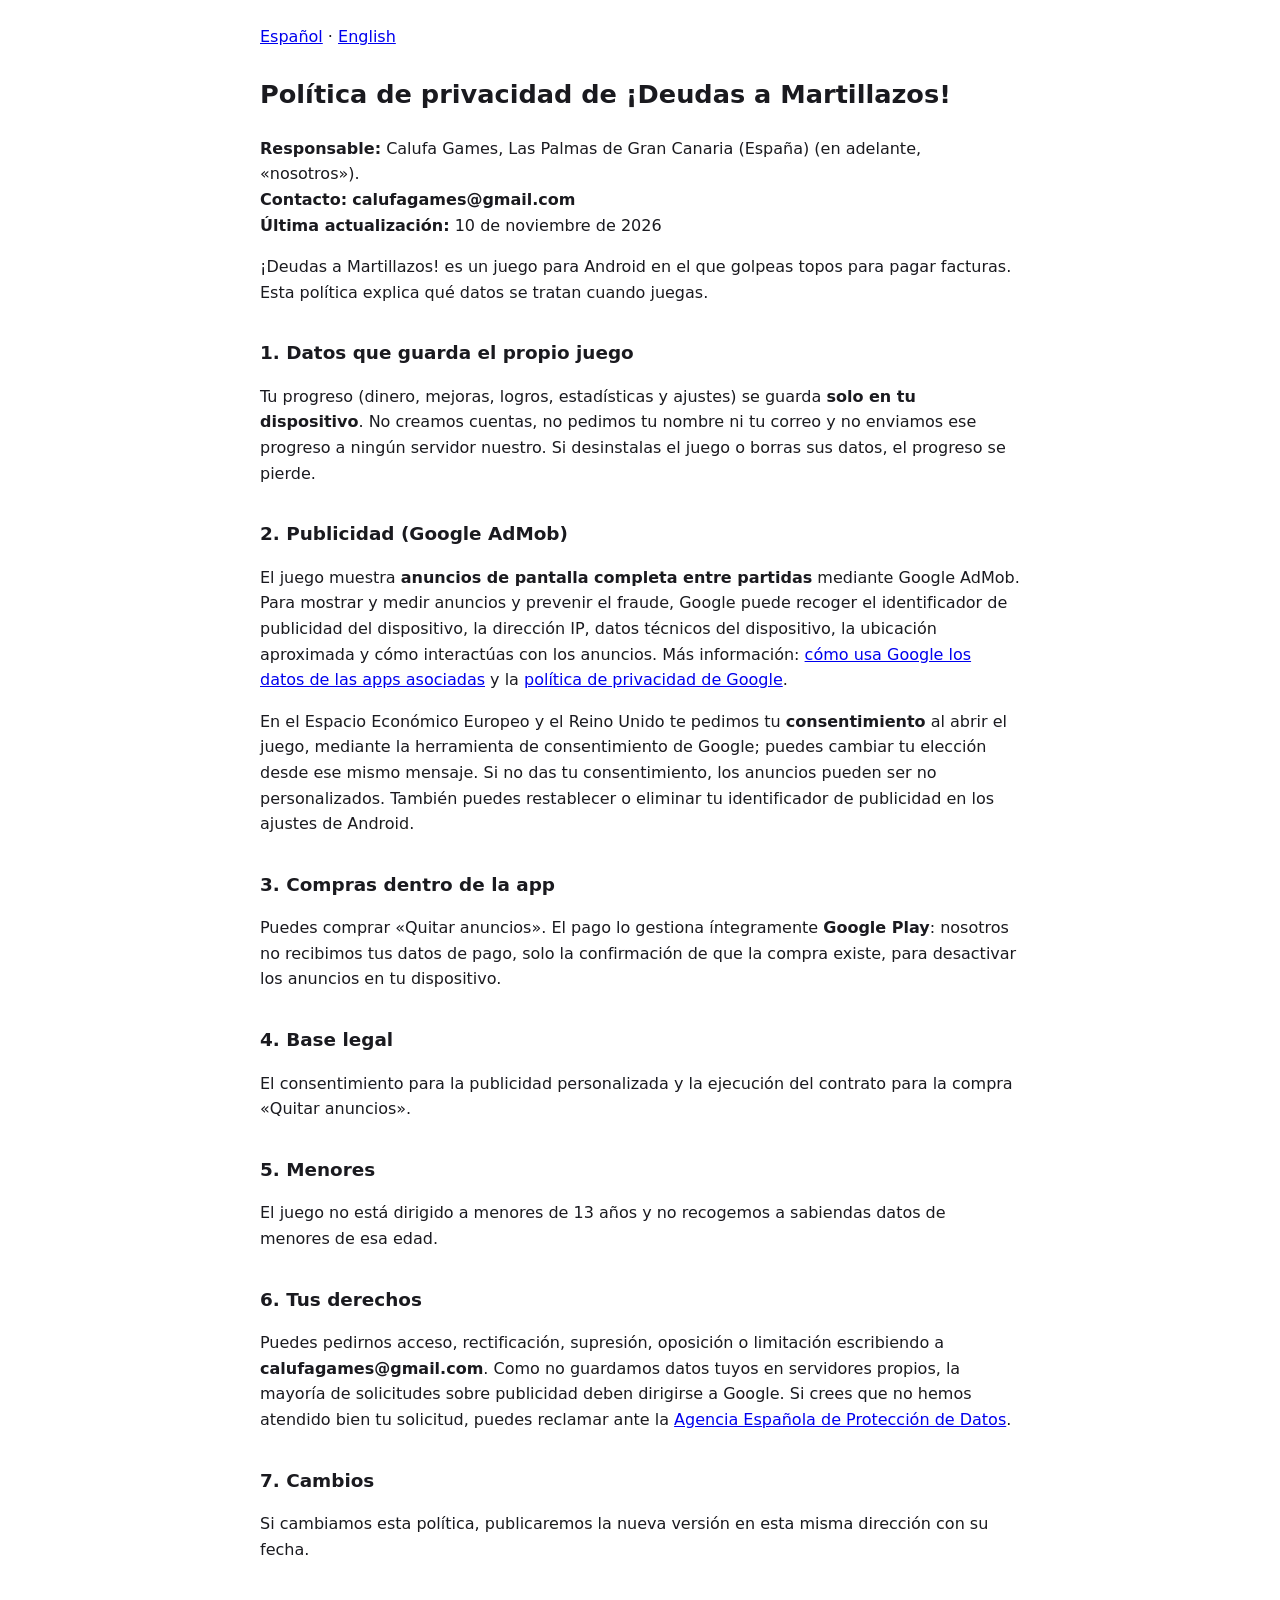
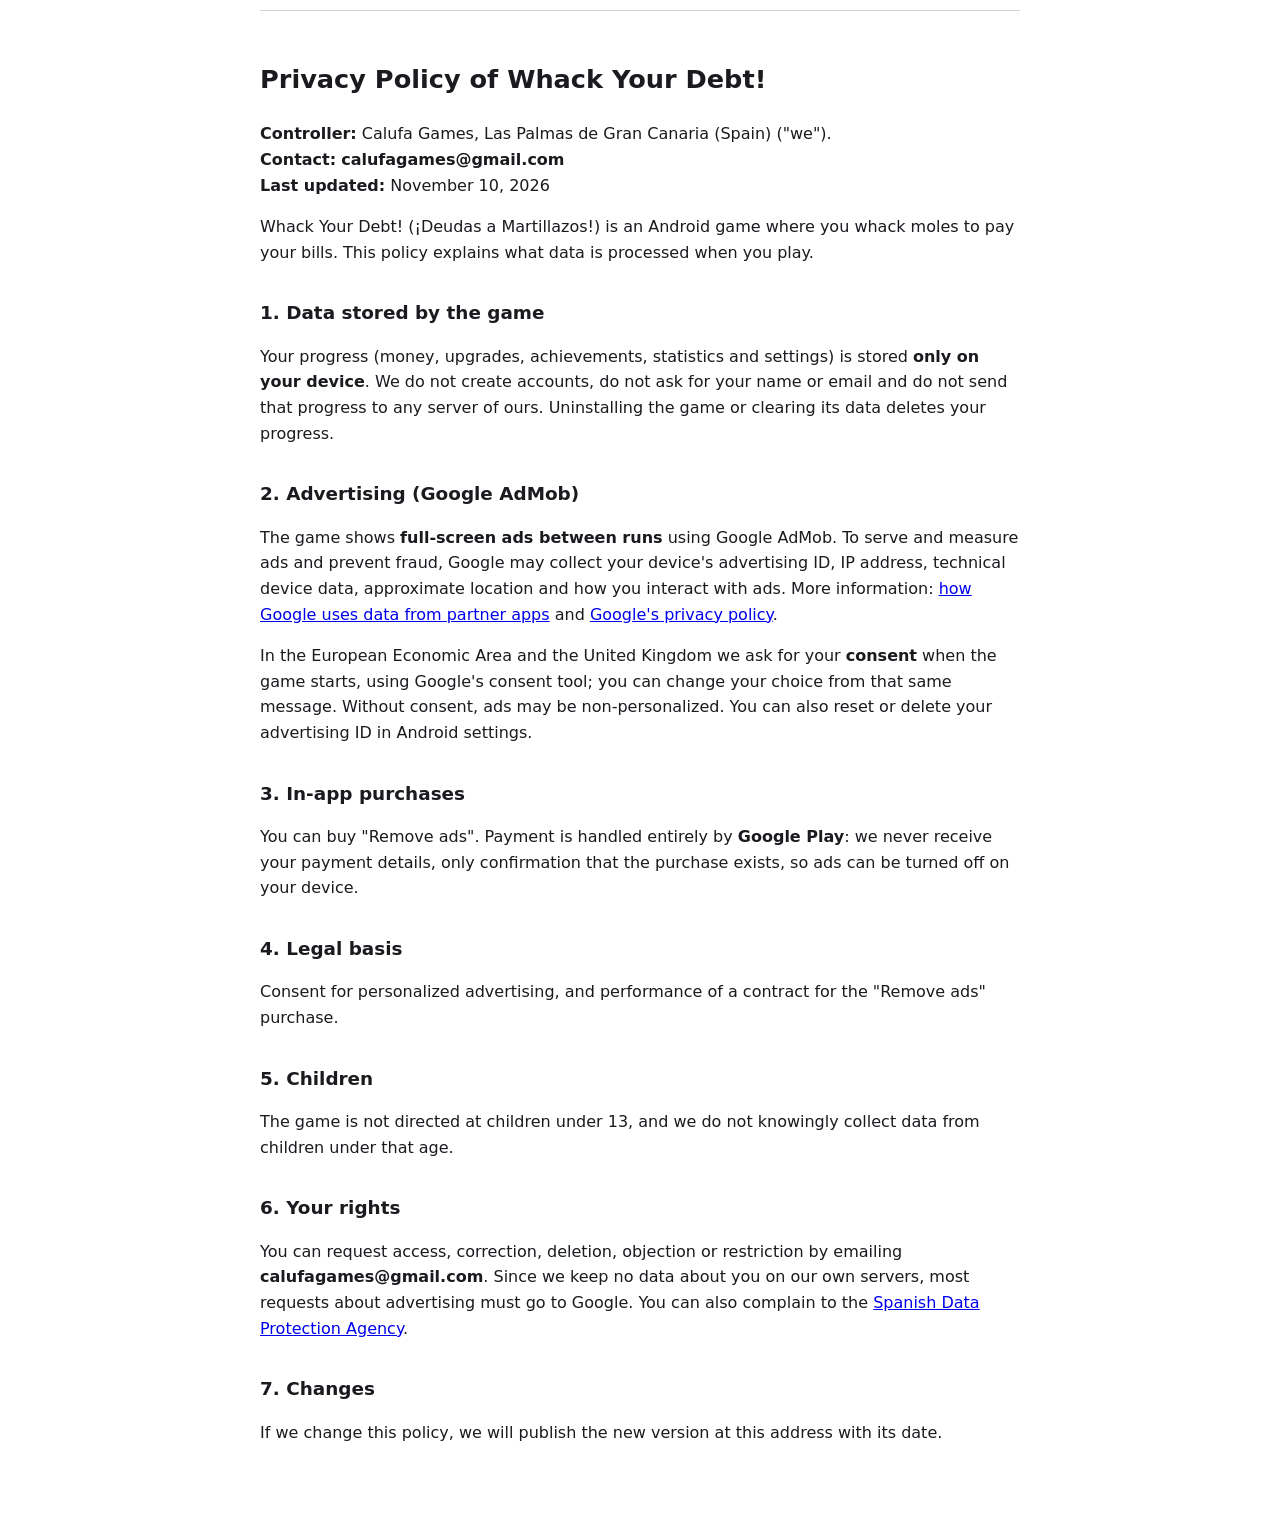
==== deudas-privacidad.html @ cf4c96eb "Políticas de privacidad de todos los juegos en la web principal Co-Authored-By: Claude Opus 5.5 <nor" ====
<!doctype html>
<html lang="es"><head><meta charset="utf-8"><meta name="viewport" content="width=device-width,initial-scale=1">
<title>Política de privacidad · ¡Deudas a Martillazos! · Calufa Games</title>
<style>
:root{color-scheme:light dark}
body{font:16px/1.6 system-ui,-apple-system,Segoe UI,Roboto,sans-serif;max-width:760px;margin:0 auto;padding:24px 16px 60px;background:#fff;color:#1a1a1f}
@media(prefers-color-scheme:dark){body{background:#0b0d14;color:#e8e9f0}a{color:#7fb1ff}}
h1{font-size:1.6rem}h2{font-size:1.15rem;margin-top:1.8em}.lang{margin:0 0 1.5em}
code{background:rgba(127,127,127,.18);padding:1px 5px;border-radius:4px}
hr{margin:3em 0;border:0;border-top:1px solid rgba(127,127,127,.35)}
</style></head><body>
<p class="lang"><a href="#es">Español</a> · <a href="#en">English</a></p>

<section id="es">
<h1>Política de privacidad de ¡Deudas a Martillazos!</h1>
<p><b>Responsable:</b> Calufa Games, Las Palmas de Gran Canaria (España) (en adelante, «nosotros»).<br>
<b>Contacto:</b> <b>calufagames@gmail.com</b><br>
<b>Última actualización:</b> 10 de noviembre de 2026</p>

<p>¡Deudas a Martillazos! es un juego para Android en el que golpeas topos para pagar facturas. Esta política explica qué datos se tratan cuando juegas.</p>

<h2>1. Datos que guarda el propio juego</h2>
<p>Tu progreso (dinero, mejoras, logros, estadísticas y ajustes) se guarda <b>solo en tu dispositivo</b>. No creamos cuentas, no pedimos tu nombre ni tu correo y no enviamos ese progreso a ningún servidor nuestro. Si desinstalas el juego o borras sus datos, el progreso se pierde.</p>

<h2>2. Publicidad (Google AdMob)</h2>
<p>El juego muestra <b>anuncios de pantalla completa entre partidas</b> mediante Google AdMob. Para mostrar y medir anuncios y prevenir el fraude, Google puede recoger el identificador de publicidad del dispositivo, la dirección IP, datos técnicos del dispositivo, la ubicación aproximada y cómo interactúas con los anuncios. Más información: <a href="https://policies.google.com/technologies/partner-sites">cómo usa Google los datos de las apps asociadas</a> y la <a href="https://policies.google.com/privacy">política de privacidad de Google</a>.</p>
<p>En el Espacio Económico Europeo y el Reino Unido te pedimos tu <b>consentimiento</b> al abrir el juego, mediante la herramienta de consentimiento de Google; puedes cambiar tu elección desde ese mismo mensaje. Si no das tu consentimiento, los anuncios pueden ser no personalizados. También puedes restablecer o eliminar tu identificador de publicidad en los ajustes de Android.</p>

<h2>3. Compras dentro de la app</h2>
<p>Puedes comprar «Quitar anuncios». El pago lo gestiona íntegramente <b>Google Play</b>: nosotros no recibimos tus datos de pago, solo la confirmación de que la compra existe, para desactivar los anuncios en tu dispositivo.</p>

<h2>4. Base legal</h2>
<p>El consentimiento para la publicidad personalizada y la ejecución del contrato para la compra «Quitar anuncios».</p>

<h2>5. Menores</h2>
<p>El juego no está dirigido a menores de 13 años y no recogemos a sabiendas datos de menores de esa edad.</p>

<h2>6. Tus derechos</h2>
<p>Puedes pedirnos acceso, rectificación, supresión, oposición o limitación escribiendo a <b>calufagames@gmail.com</b>. Como no guardamos datos tuyos en servidores propios, la mayoría de solicitudes sobre publicidad deben dirigirse a Google. Si crees que no hemos atendido bien tu solicitud, puedes reclamar ante la <a href="https://www.aepd.es">Agencia Española de Protección de Datos</a>.</p>

<h2>7. Cambios</h2>
<p>Si cambiamos esta política, publicaremos la nueva versión en esta misma dirección con su fecha.</p>
</section>

<hr>

<section id="en" lang="en">
<h1>Privacy Policy of Whack Your Debt!</h1>
<p><b>Controller:</b> Calufa Games, Las Palmas de Gran Canaria (Spain) ("we").<br>
<b>Contact:</b> <b>calufagames@gmail.com</b><br>
<b>Last updated:</b> November 10, 2026</p>

<p>Whack Your Debt! (¡Deudas a Martillazos!) is an Android game where you whack moles to pay your bills. This policy explains what data is processed when you play.</p>

<h2>1. Data stored by the game</h2>
<p>Your progress (money, upgrades, achievements, statistics and settings) is stored <b>only on your device</b>. We do not create accounts, do not ask for your name or email and do not send that progress to any server of ours. Uninstalling the game or clearing its data deletes your progress.</p>

<h2>2. Advertising (Google AdMob)</h2>
<p>The game shows <b>full-screen ads between runs</b> using Google AdMob. To serve and measure ads and prevent fraud, Google may collect your device's advertising ID, IP address, technical device data, approximate location and how you interact with ads. More information: <a href="https://policies.google.com/technologies/partner-sites">how Google uses data from partner apps</a> and <a href="https://policies.google.com/privacy">Google's privacy policy</a>.</p>
<p>In the European Economic Area and the United Kingdom we ask for your <b>consent</b> when the game starts, using Google's consent tool; you can change your choice from that same message. Without consent, ads may be non-personalized. You can also reset or delete your advertising ID in Android settings.</p>

<h2>3. In-app purchases</h2>
<p>You can buy "Remove ads". Payment is handled entirely by <b>Google Play</b>: we never receive your payment details, only confirmation that the purchase exists, so ads can be turned off on your device.</p>

<h2>4. Legal basis</h2>
<p>Consent for personalized advertising, and performance of a contract for the "Remove ads" purchase.</p>

<h2>5. Children</h2>
<p>The game is not directed at children under 13, and we do not knowingly collect data from children under that age.</p>

<h2>6. Your rights</h2>
<p>You can request access, correction, deletion, objection or restriction by emailing <b>calufagames@gmail.com</b>. Since we keep no data about you on our own servers, most requests about advertising must go to Google. You can also complain to the <a href="https://www.aepd.es">Spanish Data Protection Agency</a>.</p>

<h2>7. Changes</h2>
<p>If we change this policy, we will publish the new version at this address with its date.</p>
</section>
</body></html>
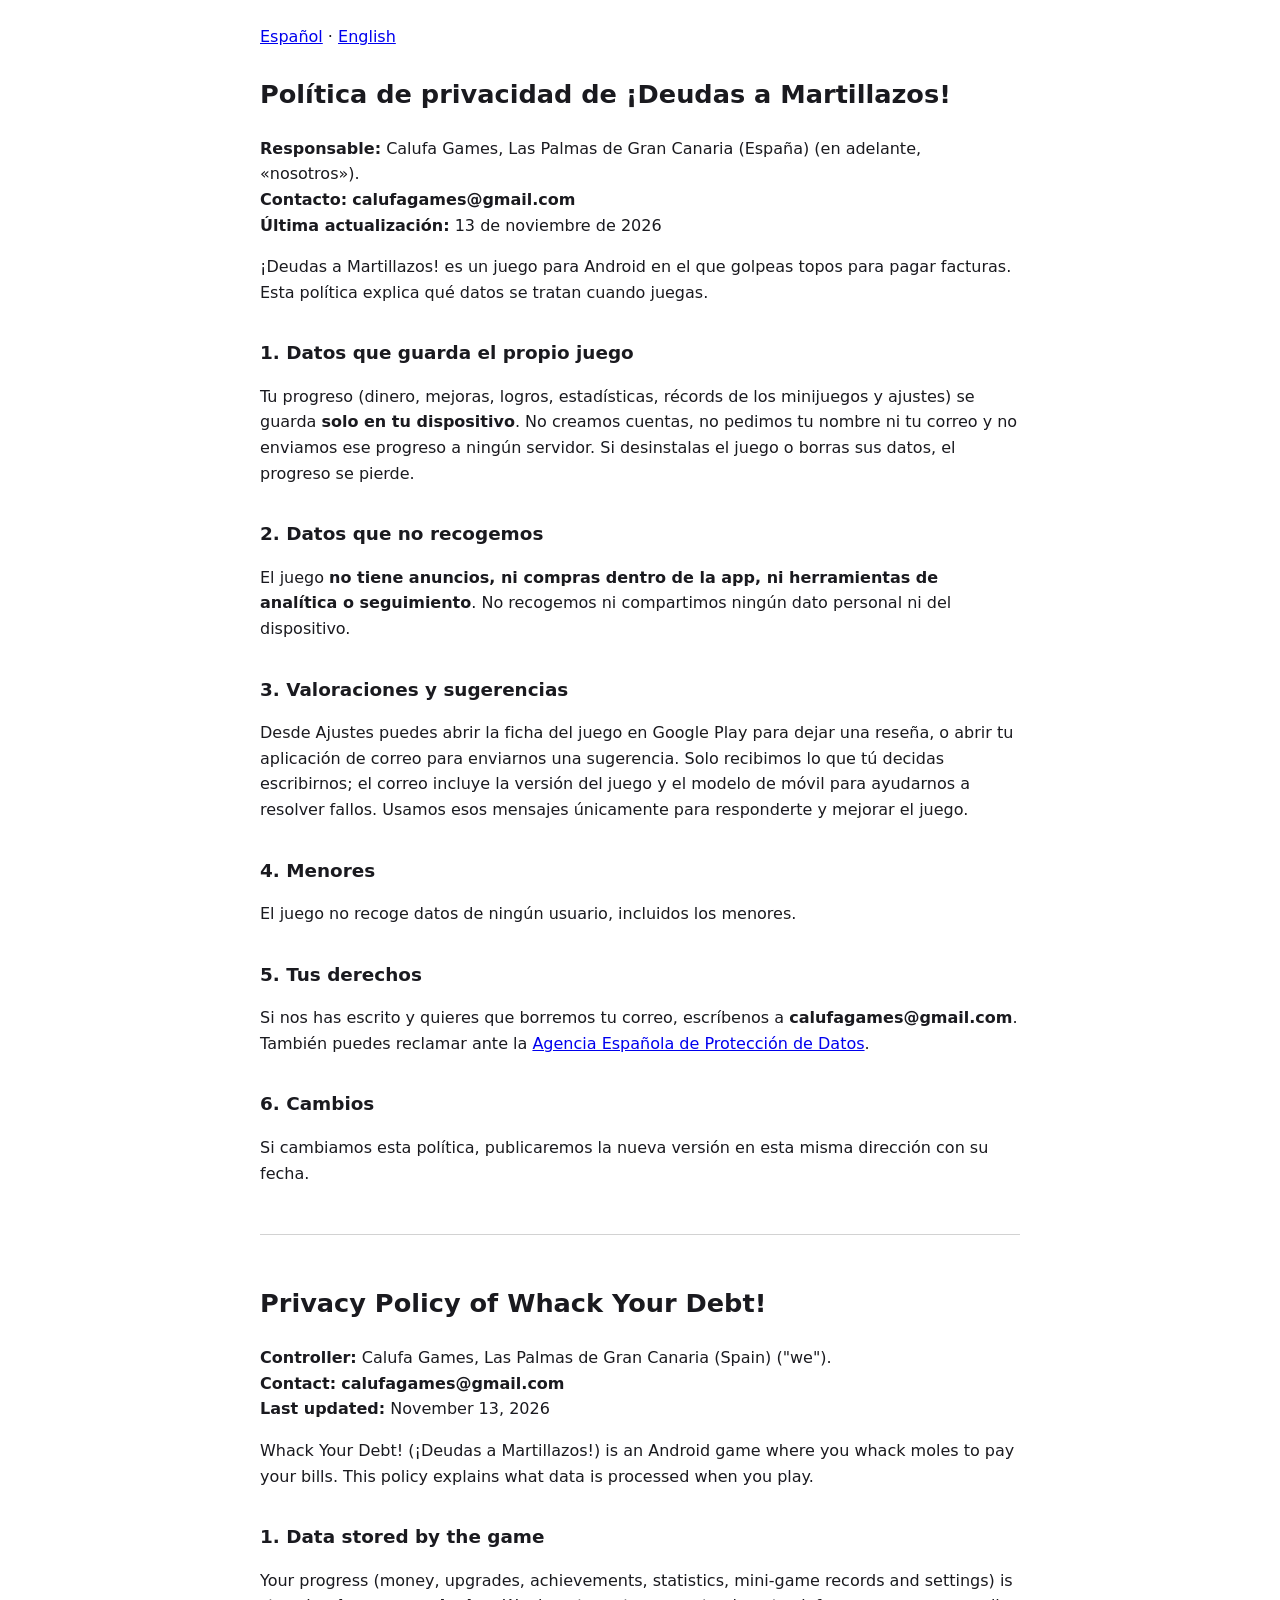
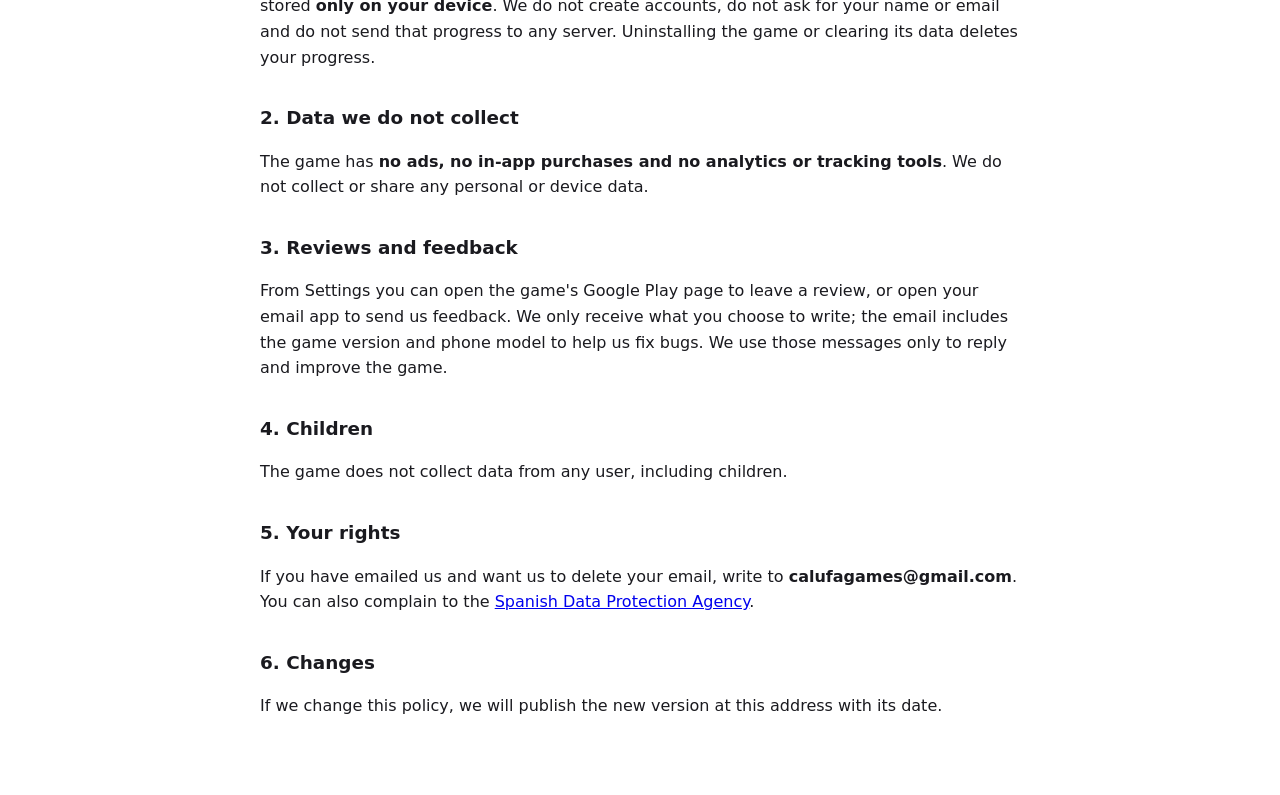
==== commit 948ce854: "Deudas a Martillazos: política sin anuncios ni compras" ====
--- a/deudas-privacidad.html
+++ b/deudas-privacidad.html
@@ -15,30 +15,26 @@
 <h1>Política de privacidad de ¡Deudas a Martillazos!</h1>
 <p><b>Responsable:</b> Calufa Games, Las Palmas de Gran Canaria (España) (en adelante, «nosotros»).<br>
 <b>Contacto:</b> <b>calufagames@gmail.com</b><br>
-<b>Última actualización:</b> 10 de noviembre de 2026</p>
+<b>Última actualización:</b> 13 de noviembre de 2026</p>
 
 <p>¡Deudas a Martillazos! es un juego para Android en el que golpeas topos para pagar facturas. Esta política explica qué datos se tratan cuando juegas.</p>
 
 <h2>1. Datos que guarda el propio juego</h2>
-<p>Tu progreso (dinero, mejoras, logros, estadísticas y ajustes) se guarda <b>solo en tu dispositivo</b>. No creamos cuentas, no pedimos tu nombre ni tu correo y no enviamos ese progreso a ningún servidor nuestro. Si desinstalas el juego o borras sus datos, el progreso se pierde.</p>
+<p>Tu progreso (dinero, mejoras, logros, estadísticas, récords de los minijuegos y ajustes) se guarda <b>solo en tu dispositivo</b>. No creamos cuentas, no pedimos tu nombre ni tu correo y no enviamos ese progreso a ningún servidor. Si desinstalas el juego o borras sus datos, el progreso se pierde.</p>
 
-<h2>2. Publicidad (Google AdMob)</h2>
-<p>El juego muestra <b>anuncios de pantalla completa entre partidas</b> mediante Google AdMob. Para mostrar y medir anuncios y prevenir el fraude, Google puede recoger el identificador de publicidad del dispositivo, la dirección IP, datos técnicos del dispositivo, la ubicación aproximada y cómo interactúas con los anuncios. Más información: <a href="https://policies.google.com/technologies/partner-sites">cómo usa Google los datos de las apps asociadas</a> y la <a href="https://policies.google.com/privacy">política de privacidad de Google</a>.</p>
-<p>En el Espacio Económico Europeo y el Reino Unido te pedimos tu <b>consentimiento</b> al abrir el juego, mediante la herramienta de consentimiento de Google; puedes cambiar tu elección desde ese mismo mensaje. Si no das tu consentimiento, los anuncios pueden ser no personalizados. También puedes restablecer o eliminar tu identificador de publicidad en los ajustes de Android.</p>
+<h2>2. Datos que no recogemos</h2>
+<p>El juego <b>no tiene anuncios, ni compras dentro de la app, ni herramientas de analítica o seguimiento</b>. No recogemos ni compartimos ningún dato personal ni del dispositivo.</p>
 
-<h2>3. Compras dentro de la app</h2>
-<p>Puedes comprar «Quitar anuncios». El pago lo gestiona íntegramente <b>Google Play</b>: nosotros no recibimos tus datos de pago, solo la confirmación de que la compra existe, para desactivar los anuncios en tu dispositivo.</p>
+<h2>3. Valoraciones y sugerencias</h2>
+<p>Desde Ajustes puedes abrir la ficha del juego en Google Play para dejar una reseña, o abrir tu aplicación de correo para enviarnos una sugerencia. Solo recibimos lo que tú decidas escribirnos; el correo incluye la versión del juego y el modelo de móvil para ayudarnos a resolver fallos. Usamos esos mensajes únicamente para responderte y mejorar el juego.</p>
 
-<h2>4. Base legal</h2>
-<p>El consentimiento para la publicidad personalizada y la ejecución del contrato para la compra «Quitar anuncios».</p>
+<h2>4. Menores</h2>
+<p>El juego no recoge datos de ningún usuario, incluidos los menores.</p>
 
-<h2>5. Menores</h2>
-<p>El juego no está dirigido a menores de 13 años y no recogemos a sabiendas datos de menores de esa edad.</p>
+<h2>5. Tus derechos</h2>
+<p>Si nos has escrito y quieres que borremos tu correo, escríbenos a <b>calufagames@gmail.com</b>. También puedes reclamar ante la <a href="https://www.aepd.es">Agencia Española de Protección de Datos</a>.</p>
 
-<h2>6. Tus derechos</h2>
-<p>Puedes pedirnos acceso, rectificación, supresión, oposición o limitación escribiendo a <b>calufagames@gmail.com</b>. Como no guardamos datos tuyos en servidores propios, la mayoría de solicitudes sobre publicidad deben dirigirse a Google. Si crees que no hemos atendido bien tu solicitud, puedes reclamar ante la <a href="https://www.aepd.es">Agencia Española de Protección de Datos</a>.</p>
-
-<h2>7. Cambios</h2>
+<h2>6. Cambios</h2>
 <p>Si cambiamos esta política, publicaremos la nueva versión en esta misma dirección con su fecha.</p>
 </section>
 
@@ -48,30 +44,26 @@
 <h1>Privacy Policy of Whack Your Debt!</h1>
 <p><b>Controller:</b> Calufa Games, Las Palmas de Gran Canaria (Spain) ("we").<br>
 <b>Contact:</b> <b>calufagames@gmail.com</b><br>
-<b>Last updated:</b> November 10, 2026</p>
+<b>Last updated:</b> November 13, 2026</p>
 
 <p>Whack Your Debt! (¡Deudas a Martillazos!) is an Android game where you whack moles to pay your bills. This policy explains what data is processed when you play.</p>
 
 <h2>1. Data stored by the game</h2>
-<p>Your progress (money, upgrades, achievements, statistics and settings) is stored <b>only on your device</b>. We do not create accounts, do not ask for your name or email and do not send that progress to any server of ours. Uninstalling the game or clearing its data deletes your progress.</p>
+<p>Your progress (money, upgrades, achievements, statistics, mini-game records and settings) is stored <b>only on your device</b>. We do not create accounts, do not ask for your name or email and do not send that progress to any server. Uninstalling the game or clearing its data deletes your progress.</p>
 
-<h2>2. Advertising (Google AdMob)</h2>
-<p>The game shows <b>full-screen ads between runs</b> using Google AdMob. To serve and measure ads and prevent fraud, Google may collect your device's advertising ID, IP address, technical device data, approximate location and how you interact with ads. More information: <a href="https://policies.google.com/technologies/partner-sites">how Google uses data from partner apps</a> and <a href="https://policies.google.com/privacy">Google's privacy policy</a>.</p>
-<p>In the European Economic Area and the United Kingdom we ask for your <b>consent</b> when the game starts, using Google's consent tool; you can change your choice from that same message. Without consent, ads may be non-personalized. You can also reset or delete your advertising ID in Android settings.</p>
+<h2>2. Data we do not collect</h2>
+<p>The game has <b>no ads, no in-app purchases and no analytics or tracking tools</b>. We do not collect or share any personal or device data.</p>
 
-<h2>3. In-app purchases</h2>
-<p>You can buy "Remove ads". Payment is handled entirely by <b>Google Play</b>: we never receive your payment details, only confirmation that the purchase exists, so ads can be turned off on your device.</p>
+<h2>3. Reviews and feedback</h2>
+<p>From Settings you can open the game's Google Play page to leave a review, or open your email app to send us feedback. We only receive what you choose to write; the email includes the game version and phone model to help us fix bugs. We use those messages only to reply and improve the game.</p>
 
-<h2>4. Legal basis</h2>
-<p>Consent for personalized advertising, and performance of a contract for the "Remove ads" purchase.</p>
+<h2>4. Children</h2>
+<p>The game does not collect data from any user, including children.</p>
 
-<h2>5. Children</h2>
-<p>The game is not directed at children under 13, and we do not knowingly collect data from children under that age.</p>
+<h2>5. Your rights</h2>
+<p>If you have emailed us and want us to delete your email, write to <b>calufagames@gmail.com</b>. You can also complain to the <a href="https://www.aepd.es">Spanish Data Protection Agency</a>.</p>
 
-<h2>6. Your rights</h2>
-<p>You can request access, correction, deletion, objection or restriction by emailing <b>calufagames@gmail.com</b>. Since we keep no data about you on our own servers, most requests about advertising must go to Google. You can also complain to the <a href="https://www.aepd.es">Spanish Data Protection Agency</a>.</p>
-
-<h2>7. Changes</h2>
+<h2>6. Changes</h2>
 <p>If we change this policy, we will publish the new version at this address with its date.</p>
 </section>
 </body></html>
